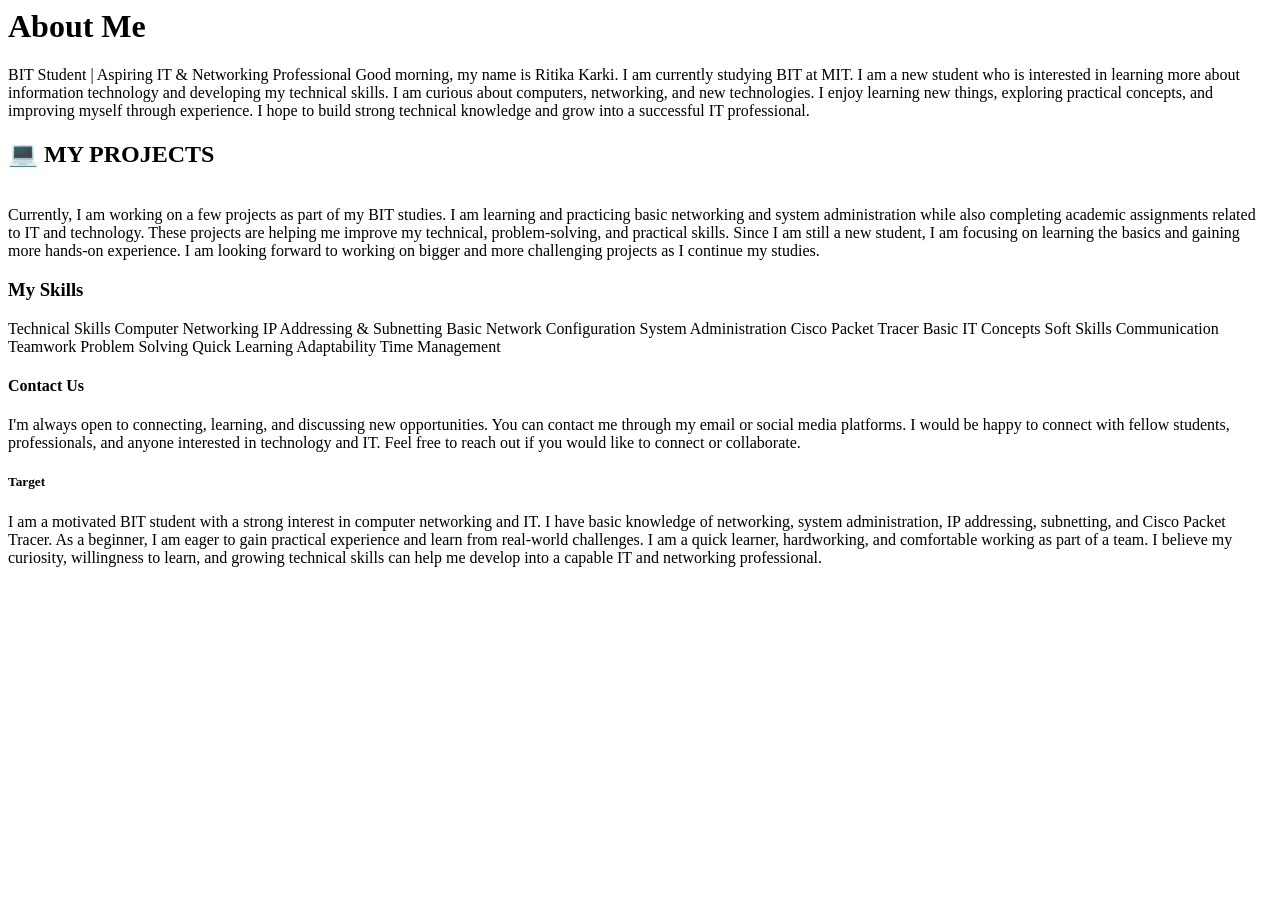
==== index.html @ 83212c0a "commit added" ====
<html>
<head> 
    <title> Hello World </title>
</head>
<body> 
    <h1>  About Me</h1>
    <p> 
        BIT Student | Aspiring IT & Networking Professional
        Good morning, my name is Ritika Karki. I am currently studying BIT at MIT. I am a new student who is interested in learning more about information technology and developing my technical skills. I am curious about computers, networking, and new technologies. I enjoy learning new things, exploring practical concepts, and improving myself through experience. I hope to build strong technical knowledge and grow into a successful IT professional.
      <h2> 💻 MY PROJECTS </h2>
   <br> Currently, I am working on a few projects as part of my BIT studies. I am learning and practicing basic networking and system administration while also completing academic assignments related to IT and technology. These projects are helping me improve my technical, problem-solving, and practical skills. Since I am still a new student, I am focusing on learning the basics and gaining more hands-on experience. I am looking forward to working on bigger and more challenging projects as I continue my studies. </br>
     <h3> My Skills</h3> 
     Technical Skills

Computer Networking
IP Addressing & Subnetting
Basic Network Configuration
System Administration
Cisco Packet Tracer
Basic IT Concepts

Soft Skills

Communication
Teamwork
Problem Solving
Quick Learning
Adaptability
Time Management
     <h4> Contact Us </h4>
     I'm always open to connecting, learning, and discussing new opportunities. You can contact me through my email or social media platforms. I would be happy to connect with fellow students, professionals, and anyone interested in technology and IT. Feel free to reach out if you would like to connect or collaborate.
      <h5> Target</h5>
     I am a motivated BIT student with a strong interest in computer networking and IT. I have basic knowledge of networking, system administration, IP addressing, subnetting, and Cisco Packet Tracer. As a beginner, I am eager to gain practical experience and learn from real-world challenges. I am a quick learner, hardworking, and comfortable working as part of a team. I believe my curiosity, willingness to learn, and growing technical skills can help me develop into a capable IT and networking professional.
</p>
</body>
</html>
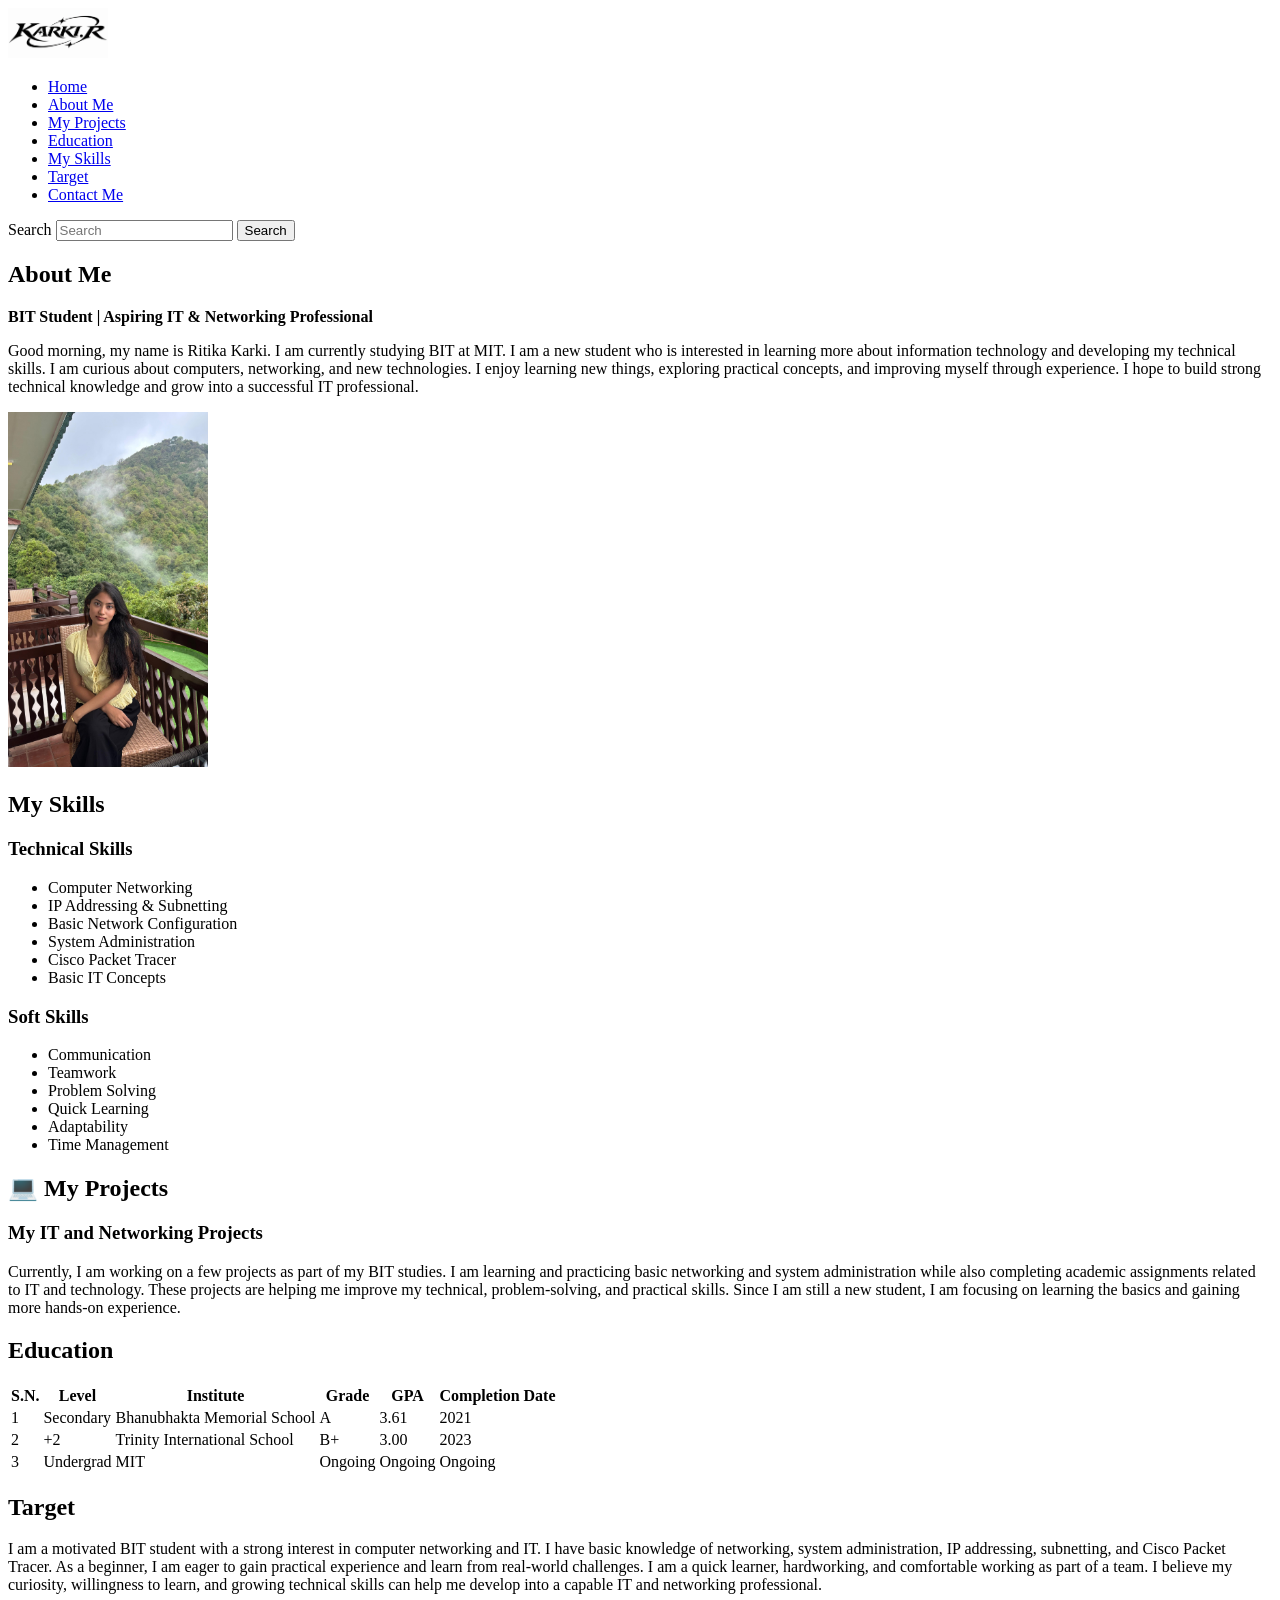
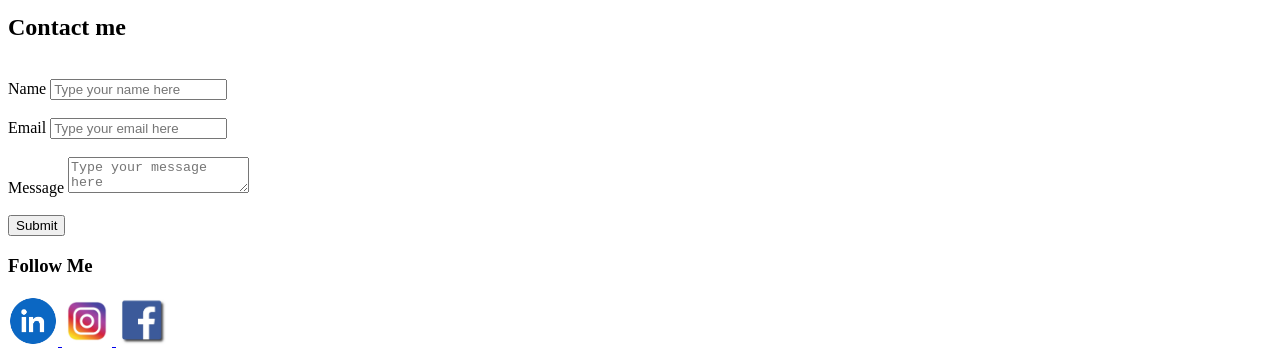
==== commit 1fbd5ff3: "Initial portfolio" ====
--- a/index.html
+++ b/index.html
@@ -1,36 +1,302 @@
-<html>
-<head> 
-    <title> Hello World </title>
+<!DOCTYPE html>
+
+<html lang="en">
+
+<head>
+<meta charset="UTF-8">
+<meta name="viewport" content="width=device-width, initial-scale=1.0">
+<title>My portfolio</title>
 </head>
 <body> 
-    <h1>  About Me</h1>
-    <p> 
-        BIT Student | Aspiring IT & Networking Professional
-        Good morning, my name is Ritika Karki. I am currently studying BIT at MIT. I am a new student who is interested in learning more about information technology and developing my technical skills. I am curious about computers, networking, and new technologies. I enjoy learning new things, exploring practical concepts, and improving myself through experience. I hope to build strong technical knowledge and grow into a successful IT professional.
-      <h2> 💻 MY PROJECTS </h2>
-   <br> Currently, I am working on a few projects as part of my BIT studies. I am learning and practicing basic networking and system administration while also completing academic assignments related to IT and technology. These projects are helping me improve my technical, problem-solving, and practical skills. Since I am still a new student, I am focusing on learning the basics and gaining more hands-on experience. I am looking forward to working on bigger and more challenging projects as I continue my studies. </br>
-     <h3> My Skills</h3> 
-     Technical Skills
-
-Computer Networking
-IP Addressing & Subnetting
-Basic Network Configuration
-System Administration
-Cisco Packet Tracer
-Basic IT Concepts
-
-Soft Skills
-
-Communication
-Teamwork
-Problem Solving
-Quick Learning
-Adaptability
-Time Management
-     <h4> Contact Us </h4>
-     I'm always open to connecting, learning, and discussing new opportunities. You can contact me through my email or social media platforms. I would be happy to connect with fellow students, professionals, and anyone interested in technology and IT. Feel free to reach out if you would like to connect or collaborate.
-      <h5> Target</h5>
-     I am a motivated BIT student with a strong interest in computer networking and IT. I have basic knowledge of networking, system administration, IP addressing, subnetting, and Cisco Packet Tracer. As a beginner, I am eager to gain practical experience and learn from real-world challenges. I am a quick learner, hardworking, and comfortable working as part of a team. I believe my curiosity, willingness to learn, and growing technical skills can help me develop into a capable IT and networking professional.
+<header> 
+<div class="header-container"> 
+ <div class="logo"></div>
+ <img src="images/logo.png" alt="Ritika Karki Logo" width="100">
+ <div class="nav-bar">
+<nav>
+ <ul>
+
+                        <li><a href="#">Home</a></li>
+
+                        <li><a href="#about">About Me</a></li>
+
+                        <li><a href="#projects">My Projects</a></li>
+
+                        <li><a href="#education">Education</a></li> 
+
+                        <li><a href="#skills">My Skills</a></li>
+
+                        <li><a href="#target">Target</a></li>
+
+                        <li><a href="#contact">Contact Me</a></li>
+</ul>
+</nav>
+ </div>
+ <div class="search bar">
+<form>
+<label> Search </label>
+<input type="text" placeholder="Search">
+<button type="submit">Search</button>
+</form>
+  <div>
+ </div>
+</div>
+</div>
+</header>
+
+
+    <main> 
+<section id="about">
+ <h1>About Me</h1>
+ <p> <strong>BIT Student | Aspiring IT & Networking Professional</strong></p>
+ <p>
+
+Good morning, my name is Ritika Karki. I am currently studying
+BIT at MIT. I am a new student who is interested in learning
+more about information technology and developing my technical
+skills. I am curious about computers, networking, and new
+technologies. I enjoy learning new things, exploring practical
+concepts, and improving myself through experience. I hope to
+build strong technical knowledge and grow into a successful
+IT professional.
 </p>
+<img src="images/me.jpg" alt="profile" width="200">
+ </section>
+<section id="skills">
+
+            <h2>My Skills</h2>
+
+            <h3>Technical Skills</h3>
+ <ul>
+<li>Computer Networking</li>
+<li>IP Addressing & Subnetting</li>
+<li>Basic Network Configuration</li>
+<li>System Administration</li>
+<li>Cisco Packet Tracer</li>
+<li>Basic IT Concepts</li>
+</ul>
+ <h3>Soft Skills</h3>
+<ul>
+<li>Communication</li>
+<li>Teamwork</li>
+ <li>Problem Solving</li>
+ <li>Quick Learning</li>
+ <li>Adaptability</li>
+ <li>Time Management</li>
+</ul>
+ </section>
+
+
+        <section id="projects">
+
+            <h2>💻 My Projects</h2>
+
+            <article>
+
+                <h3>My IT and Networking Projects</h3>
+
+                <p>
+
+                    Currently, I am working on a few projects as part of my BIT
+
+                    studies. I am learning and practicing basic networking and
+
+                    system administration while also completing academic
+
+                    assignments related to IT and technology. These projects are
+
+                    helping me improve my technical, problem-solving, and practical
+
+                    skills. Since I am still a new student, I am focusing on
+
+                    learning the basics and gaining more hands-on experience.
+
+                </p>
+
+            </article>
+
+        </section>
+
+
+        <section id="education"> 
+
+            <h2>Education</h2>
+
+            <table> 
+
+                <thead> 
+
+                    <tr>
+
+                        <th>S.N.</th>
+
+                        <th>Level</th>
+
+                        <th>Institute</th>
+
+                        <th>Grade</th>
+
+                        <th>GPA</th>
+
+                        <th>Completion Date</th>
+
+                    </tr> 
+
+                </thead>
+
+                <tbody>
+
+                    <tr>
+
+                        <td>1</td>     
+
+                        <td>Secondary</td>  
+
+                        <td>Bhanubhakta Memorial School</td>  
+
+                        <td>A</td>
+
+                        <td>3.61</td>  
+
+                        <td>2021</td>  
+
+                    </tr>
+
+                    <tr>
+
+                        <td>2</td>     
+
+                        <td>+2</td>  
+
+                        <td>Trinity International School</td>  
+
+                        <td>B+</td>  
+
+                        <td>3.00</td>  
+
+                        <td>2023</td>  
+
+                    </tr>
+
+                    <tr>
+
+                        <td>3</td>     
+
+                        <td>Undergrad</td>  
+
+                        <td>MIT</td>  
+
+                        <td>Ongoing</td>  
+
+                        <td>Ongoing</td>  
+
+                        <td>Ongoing</td>  
+
+                    </tr>
+
+                </tbody>
+
+            </table>
+
+        </section>
+
+
+        <section id="target">
+
+            <h2>Target</h2>
+
+            <p>
+
+                I am a motivated BIT student with a strong interest in computer
+
+                networking and IT. I have basic knowledge of networking, system
+
+                administration, IP addressing, subnetting, and Cisco Packet
+
+                Tracer. As a beginner, I am eager to gain practical experience
+
+                and learn from real-world challenges. I am a quick learner,
+
+                hardworking, and comfortable working as part of a team. I
+
+                believe my curiosity, willingness to learn, and growing
+
+                technical skills can help me develop into a capable IT and
+
+                networking professional.
+
+            </p>
+
+        </section>
+
+    </main>
+
+
+    <footer> 
+
+        <section id="contact">
+
+            <h2>Contact me</h2>
+ <form>
+ <br>
+<label for="name">Name</label>
+<input type="text" id="name" placeholder="Type your name here">
+<br>
+<br>
+<label for="email">Email</label>
+<input type="email" id="email" placeholder="Type your email here">
+<br>
+<br>
+<label for="message">Message</label>
+<textarea id="message" placeholder="Type your message here"></textarea>
+<br>
+<br>
+<button type="submit">Submit</button>
+</form>
+ </section>
+
+
+        <h3>Follow Me</h3>
+
+
+        <a href="https://www.linkedin.com/in/ritikakarki/" target="_blank">
+
+            <img src="images/linkedin.avif"
+
+                 alt="LinkedIn"
+
+                 width="50">
+
+        </a>
+
+
+        <a href="https://www.instagram.com/YOUR_INSTAGRAM_USERNAME/"
+
+           target="_blank">
+
+            <img src="images/instagram.jpg"
+
+                 alt="Instagram"
+
+                 width="50">
+
+        </a>
+
+
+        <a href="https://www.facebook.com/ritika1212"
+
+           target="_blank">
+
+            <img src="images/facebook.jpg"
+
+                 alt="Facebook"
+
+                 width="50">
+
+        </a>
+
+    </footer>
+
 </body>
+
 </html>
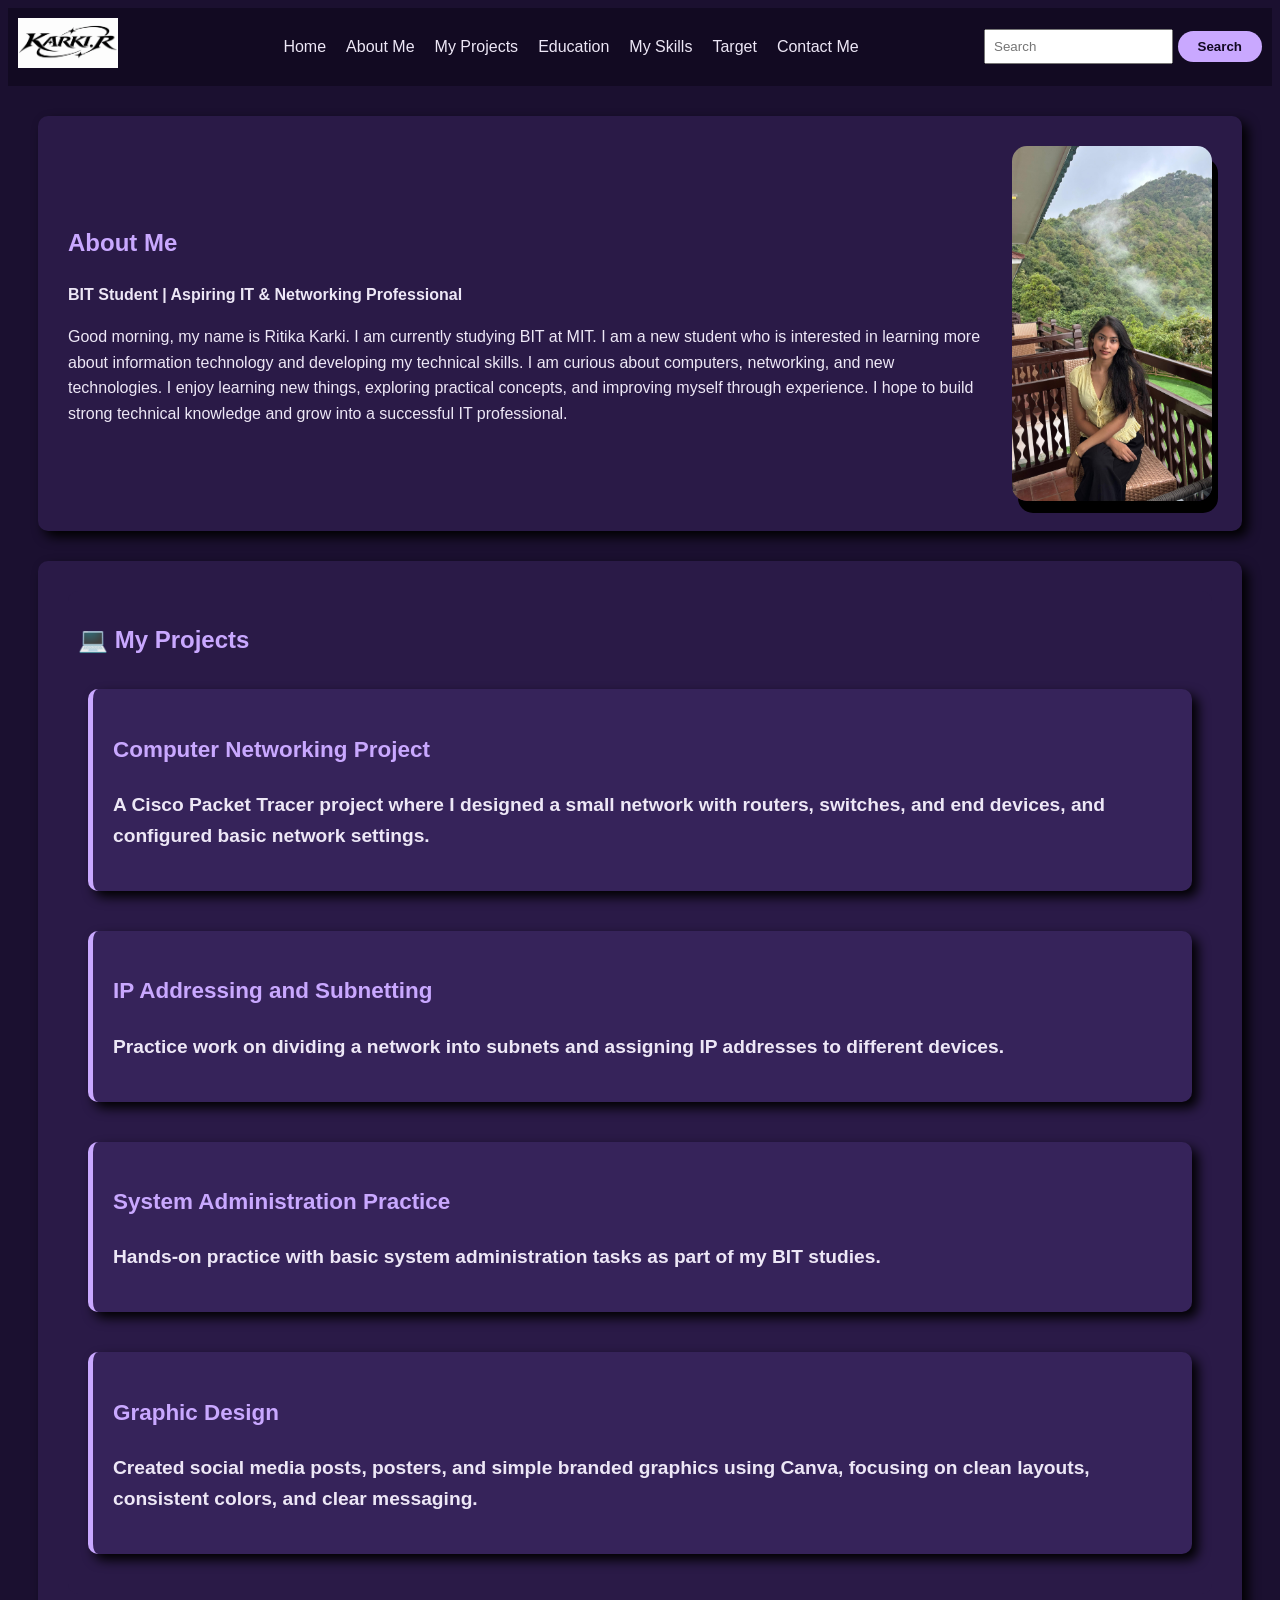
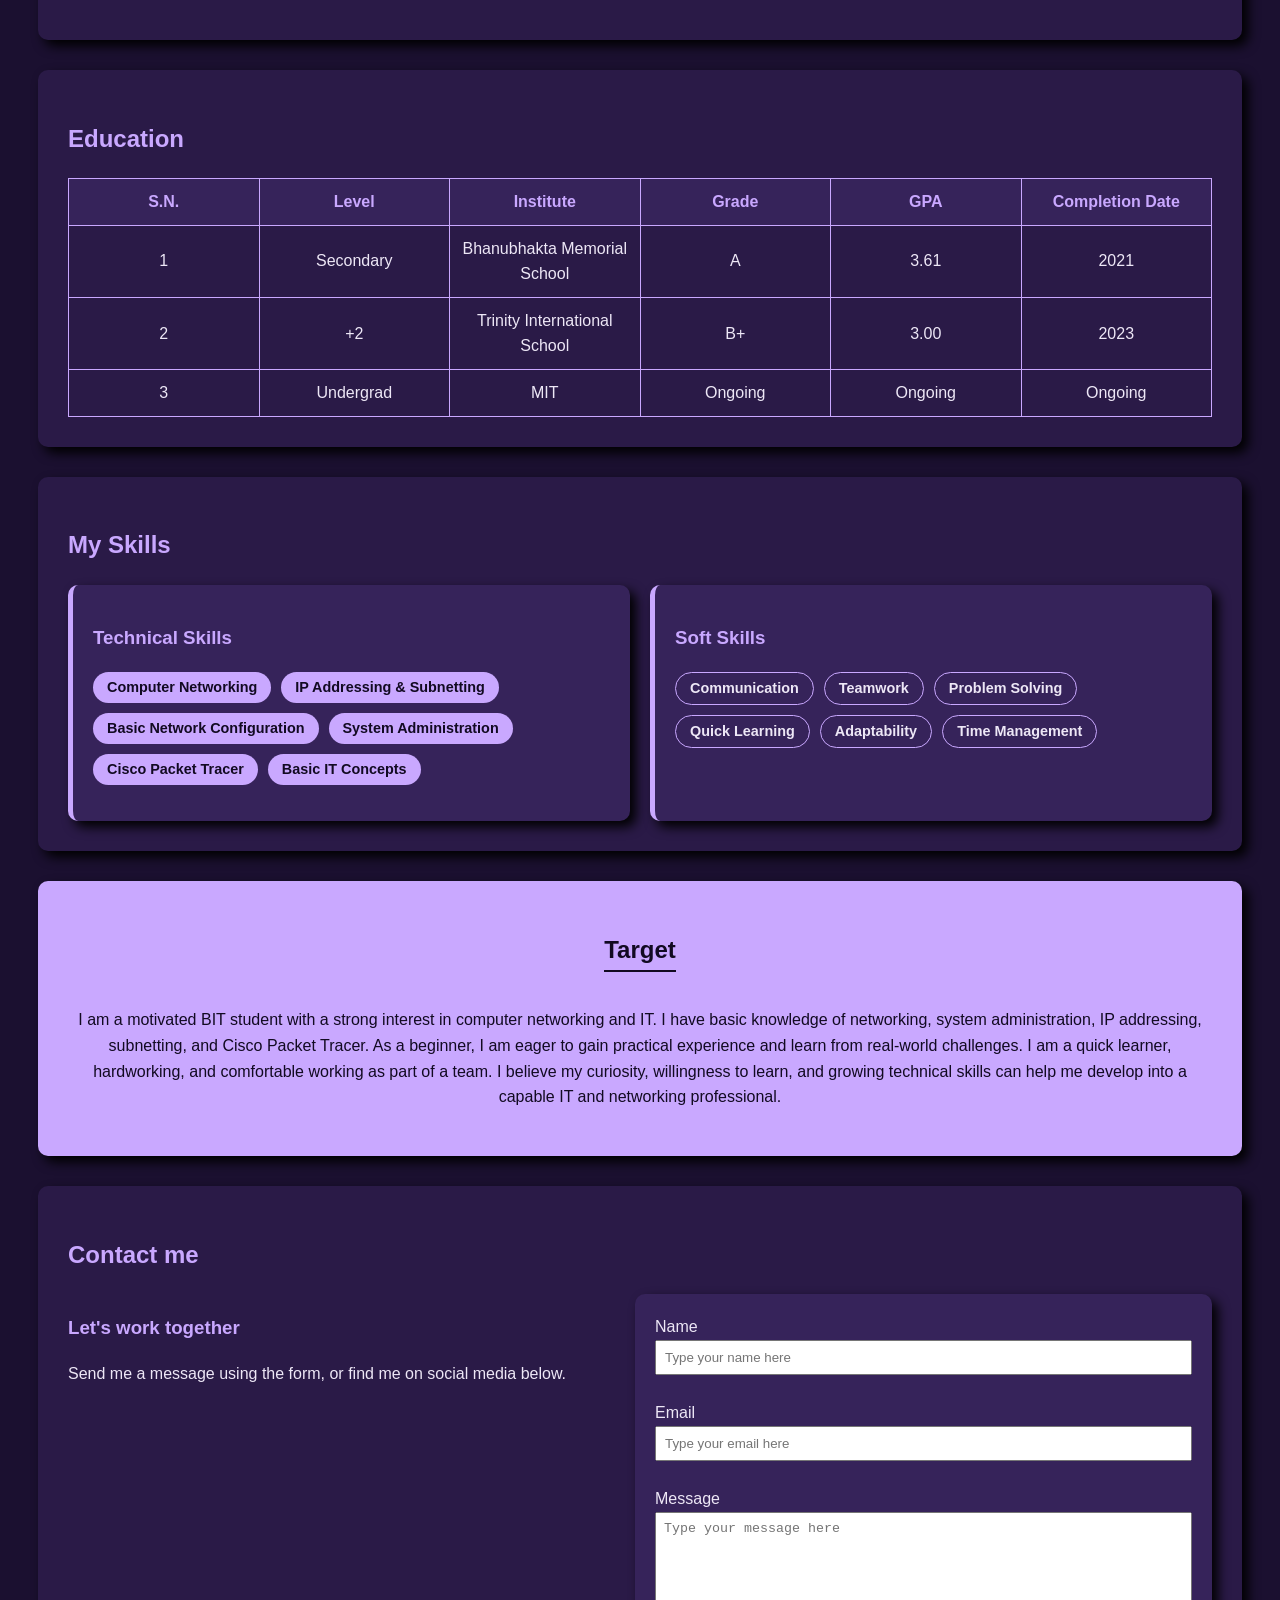
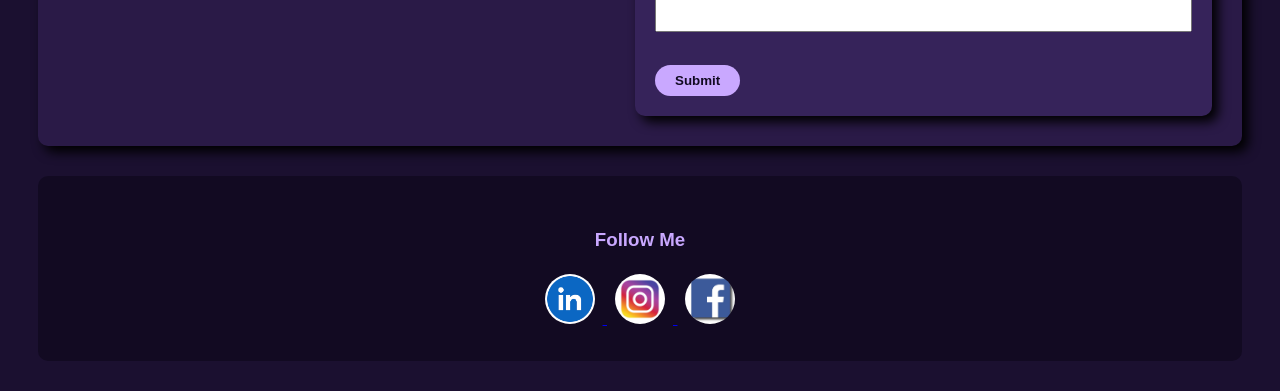
==== commit e1291257: "Rename indexx.html to index.html" ====
--- a/index.html
+++ b/index.html
@@ -1,302 +1,244 @@
-<!DOCTYPE html>
-
-<html lang="en">
-
-<head>
-<meta charset="UTF-8">
-<meta name="viewport" content="width=device-width, initial-scale=1.0">
-<title>My portfolio</title>
-</head>
-<body> 
-<header> 
-<div class="header-container"> 
- <div class="logo"></div>
- <img src="images/logo.png" alt="Ritika Karki Logo" width="100">
- <div class="nav-bar">
-<nav>
- <ul>
-
-                        <li><a href="#">Home</a></li>
-
-                        <li><a href="#about">About Me</a></li>
-
-                        <li><a href="#projects">My Projects</a></li>
-
-                        <li><a href="#education">Education</a></li> 
-
-                        <li><a href="#skills">My Skills</a></li>
-
-                        <li><a href="#target">Target</a></li>
-
-                        <li><a href="#contact">Contact Me</a></li>
-</ul>
-</nav>
- </div>
- <div class="search bar">
-<form>
-<label> Search </label>
-<input type="text" placeholder="Search">
-<button type="submit">Search</button>
-</form>
-  <div>
- </div>
-</div>
-</div>
-</header>
-
-
-    <main> 
-<section id="about">
- <h1>About Me</h1>
- <p> <strong>BIT Student | Aspiring IT & Networking Professional</strong></p>
- <p>
-
-Good morning, my name is Ritika Karki. I am currently studying
-BIT at MIT. I am a new student who is interested in learning
-more about information technology and developing my technical
-skills. I am curious about computers, networking, and new
-technologies. I enjoy learning new things, exploring practical
-concepts, and improving myself through experience. I hope to
-build strong technical knowledge and grow into a successful
-IT professional.
-</p>
-<img src="images/me.jpg" alt="profile" width="200">
- </section>
-<section id="skills">
-
-            <h2>My Skills</h2>
-
-            <h3>Technical Skills</h3>
- <ul>
-<li>Computer Networking</li>
-<li>IP Addressing & Subnetting</li>
-<li>Basic Network Configuration</li>
-<li>System Administration</li>
-<li>Cisco Packet Tracer</li>
-<li>Basic IT Concepts</li>
-</ul>
- <h3>Soft Skills</h3>
-<ul>
-<li>Communication</li>
-<li>Teamwork</li>
- <li>Problem Solving</li>
- <li>Quick Learning</li>
- <li>Adaptability</li>
- <li>Time Management</li>
-</ul>
- </section>
-
-
-        <section id="projects">
-
-            <h2>💻 My Projects</h2>
-
-            <article>
-
-                <h3>My IT and Networking Projects</h3>
-
-                <p>
-
-                    Currently, I am working on a few projects as part of my BIT
-
-                    studies. I am learning and practicing basic networking and
-
-                    system administration while also completing academic
-
-                    assignments related to IT and technology. These projects are
-
-                    helping me improve my technical, problem-solving, and practical
-
-                    skills. Since I am still a new student, I am focusing on
-
-                    learning the basics and gaining more hands-on experience.
-
-                </p>
-
-            </article>
-
-        </section>
-
-
-        <section id="education"> 
-
-            <h2>Education</h2>
-
-            <table> 
-
-                <thead> 
-
-                    <tr>
-
-                        <th>S.N.</th>
-
-                        <th>Level</th>
-
-                        <th>Institute</th>
-
-                        <th>Grade</th>
-
-                        <th>GPA</th>
-
-                        <th>Completion Date</th>
-
-                    </tr> 
-
-                </thead>
-
-                <tbody>
-
-                    <tr>
-
-                        <td>1</td>     
-
-                        <td>Secondary</td>  
-
-                        <td>Bhanubhakta Memorial School</td>  
-
-                        <td>A</td>
-
-                        <td>3.61</td>  
-
-                        <td>2021</td>  
-
-                    </tr>
-
-                    <tr>
-
-                        <td>2</td>     
-
-                        <td>+2</td>  
-
-                        <td>Trinity International School</td>  
-
-                        <td>B+</td>  
-
-                        <td>3.00</td>  
-
-                        <td>2023</td>  
-
-                    </tr>
-
-                    <tr>
-
-                        <td>3</td>     
-
-                        <td>Undergrad</td>  
-
-                        <td>MIT</td>  
-
-                        <td>Ongoing</td>  
-
-                        <td>Ongoing</td>  
-
-                        <td>Ongoing</td>  
-
-                    </tr>
-
-                </tbody>
-
-            </table>
-
-        </section>
-
-
-        <section id="target">
-
-            <h2>Target</h2>
-
-            <p>
-
-                I am a motivated BIT student with a strong interest in computer
-
-                networking and IT. I have basic knowledge of networking, system
-
-                administration, IP addressing, subnetting, and Cisco Packet
-
-                Tracer. As a beginner, I am eager to gain practical experience
-
-                and learn from real-world challenges. I am a quick learner,
-
-                hardworking, and comfortable working as part of a team. I
-
-                believe my curiosity, willingness to learn, and growing
-
-                technical skills can help me develop into a capable IT and
-
-                networking professional.
-
-            </p>
-
-        </section>
-
-    </main>
-
-
-    <footer> 
-
-        <section id="contact">
-
-            <h2>Contact me</h2>
- <form>
- <br>
-<label for="name">Name</label>
-<input type="text" id="name" placeholder="Type your name here">
-<br>
-<br>
-<label for="email">Email</label>
-<input type="email" id="email" placeholder="Type your email here">
-<br>
-<br>
-<label for="message">Message</label>
-<textarea id="message" placeholder="Type your message here"></textarea>
-<br>
-<br>
-<button type="submit">Submit</button>
-</form>
- </section>
-
-
-        <h3>Follow Me</h3>
-
-
-        <a href="https://www.linkedin.com/in/ritikakarki/" target="_blank">
-
-            <img src="images/linkedin.avif"
-
-                 alt="LinkedIn"
-
-                 width="50">
-
-        </a>
-
-
-        <a href="https://www.instagram.com/YOUR_INSTAGRAM_USERNAME/"
-
-           target="_blank">
-
-            <img src="images/instagram.jpg"
-
-                 alt="Instagram"
-
-                 width="50">
-
-        </a>
-
-
-        <a href="https://www.facebook.com/ritika1212"
-
-           target="_blank">
-
-            <img src="images/facebook.jpg"
-
-                 alt="Facebook"
-
-                 width="50">
-
-        </a>
-
-    </footer>
-
-</body>
-
-</html>+<!DOCTYPE html>
+<html lang="en">
+
+<head>
+    <meta charset="UTF-8">
+    <meta name="viewport" content="width=device-width, initial-scale=1.0">
+    <link rel="stylesheet" href="css/style.css">
+    <title>My portfolio</title>
+</head>
+
+<body>
+
+    <header>
+        <div class="header-container">
+            <div class="logo">
+                <img src="images/logo.png" alt="Ritika Karki Logo" width="100">
+            </div>
+            <div class="nav-bar">
+                <nav>
+                    <ul>
+                        <li><a href="#">Home</a></li>
+                        <li><a href="#about">About Me</a></li>
+                        <li><a href="#projects">My Projects</a></li>
+                        <li><a href="#education">Education</a></li>
+                        <li><a href="#skills">My Skills</a></li>
+                        <li><a href="#target">Target</a></li>
+                        <li><a href="#contact">Contact Me</a></li>
+                    </ul>
+                </nav>
+            </div>
+            <div class="search-bar">
+                <form>
+                    <input type="text" placeholder="Search">
+                    <button type="submit">Search</button>
+                </form>
+            </div>
+        </div>
+    </header>
+
+    <main>
+
+        <section id="about">
+            <div class="about-container">
+                <div class="about-text">
+                    <h1>About Me</h1>
+                    <p>
+                        <strong>BIT Student | Aspiring IT & Networking Professional</strong>
+                    </p>
+                    <p>
+                        Good morning, my name is Ritika Karki. I am currently studying
+                        BIT at MIT. I am a new student who is interested in learning
+                        more about information technology and developing my technical
+                        skills. I am curious about computers, networking, and new
+                        technologies. I enjoy learning new things, exploring practical
+                        concepts, and improving myself through experience. I hope to
+                        build strong technical knowledge and grow into a successful
+                        IT professional.
+                    </p>
+                </div>
+                <img src="images/me.jpg" alt="profile" width="200">
+            </div>
+        </section>
+
+        <section id="projects">
+            <div class="projects-container">
+                <h2>💻 My Projects</h2>
+
+                <article>
+                    <div class="project-section">
+                        <h3>Computer Networking Project</h3>
+                        <p>
+                            A Cisco Packet Tracer project where I designed a small network
+                            with routers, switches, and end devices, and configured basic
+                            network settings.
+                        </p>
+                    </div>
+                </article>
+
+                <article>
+                    <div class="project-section">
+                        <h3>IP Addressing and Subnetting</h3>
+                        <p>
+                            Practice work on dividing a network into subnets and assigning
+                            IP addresses to different devices.
+                        </p>
+                    </div>
+                </article>
+
+                <article>
+                    <div class="project-section">
+                        <h3>System Administration Practice</h3>
+                        <p>
+                            Hands-on practice with basic system administration tasks as
+                            part of my BIT studies.
+                        </p>
+                    </div>
+                </article>
+
+                <article>
+                    <div class="project-section">
+                        <h3>Graphic Design</h3>
+                        <p>
+                            Created social media posts, posters, and simple branded graphics
+                            using Canva, focusing on clean layouts, consistent colors, and
+                            clear messaging.
+                        </p>
+                    </div>
+                </article>
+            </div>
+        </section>
+
+        <section id="education">
+            <h2>Education</h2>
+            <table>
+                <thead>
+                    <tr>
+                        <th>S.N.</th>
+                        <th>Level</th>
+                        <th>Institute</th>
+                        <th>Grade</th>
+                        <th>GPA</th>
+                        <th>Completion Date</th>
+                    </tr>
+                </thead>
+                <tbody>
+                    <tr>
+                        <td>1</td>
+                        <td>Secondary</td>
+                        <td>Bhanubhakta Memorial School</td>
+                        <td>A</td>
+                        <td>3.61</td>
+                        <td>2021</td>
+                    </tr>
+                    <tr>
+                        <td>2</td>
+                        <td>+2</td>
+                        <td>Trinity International School</td>
+                        <td>B+</td>
+                        <td>3.00</td>
+                        <td>2023</td>
+                    </tr>
+                    <tr>
+                        <td>3</td>
+                        <td>Undergrad</td>
+                        <td>MIT</td>
+                        <td>Ongoing</td>
+                        <td>Ongoing</td>
+                        <td>Ongoing</td>
+                    </tr>
+                </tbody>
+            </table>
+        </section>
+
+        <section id="skills">
+            <h2>My Skills</h2>
+            <div class="skills-container">
+                <div class="skills-box">
+                    <h3>Technical Skills</h3>
+                    <ul class="chips">
+                        <li>Computer Networking</li>
+                        <li>IP Addressing & Subnetting</li>
+                        <li>Basic Network Configuration</li>
+                        <li>System Administration</li>
+                        <li>Cisco Packet Tracer</li>
+                        <li>Basic IT Concepts</li>
+                    </ul>
+                </div>
+                <div class="skills-box">
+                    <h3>Soft Skills</h3>
+                    <ul class="chips soft">
+                        <li>Communication</li>
+                        <li>Teamwork</li>
+                        <li>Problem Solving</li>
+                        <li>Quick Learning</li>
+                        <li>Adaptability</li>
+                        <li>Time Management</li>
+                    </ul>
+                </div>
+            </div>
+        </section>
+
+        <section id="target">
+            <h2>Target</h2>
+            <p>
+                I am a motivated BIT student with a strong interest in computer
+                networking and IT. I have basic knowledge of networking, system
+                administration, IP addressing, subnetting, and Cisco Packet
+                Tracer. As a beginner, I am eager to gain practical experience
+                and learn from real-world challenges. I am a quick learner,
+                hardworking, and comfortable working as part of a team. I
+                believe my curiosity, willingness to learn, and growing
+                technical skills can help me develop into a capable IT and
+                networking professional.
+            </p>
+        </section>
+
+        <section id="contact">
+            <h2>Contact me</h2>
+            <div class="contact-container">
+                <div class="contact-info">
+                    <h3>Let's work together</h3>
+                    <p>Send me a message using the form, or find me on social media below.</p>
+                </div>
+                <div class="contact-form">
+                    <form>
+                        <label>Name</label><br>
+                        <input type="text" placeholder="Type your name here">
+                        <br>
+                        <br>
+                        <label>Email</label><br>
+                        <input type="email" placeholder="Type your email here">
+                        <br>
+                        <br>
+                        <label>Message</label><br>
+                        <textarea placeholder="Type your message here"></textarea>
+                        <br>
+                        <br>
+                        <button type="submit">Submit</button>
+                    </form>
+                </div>
+            </div>
+        </section>
+
+    </main>
+
+    <footer>
+        <h3>Follow Me</h3>
+
+        <a href="https://www.linkedin.com/in/ritikakarki/" target="_blank">
+            <img src="images/linkedin.avif" alt="LinkedIn" width="50">
+        </a>
+
+        <a href="https://www.instagram.com/YOUR_INSTAGRAM_USERNAME/" target="_blank">
+            <img src="images/instagram.jpg" alt="Instagram" width="50">
+        </a>
+
+        <a href="https://www.facebook.com/ritika1212" target="_blank">
+            <img src="images/facebook.jpg" alt="Facebook" width="50">
+        </a>
+    </footer>
+
+</body>
+
+</html>
--- a/css/style.css
+++ b/css/style.css
@@ -0,0 +1,317 @@
+body {
+    background-color: rgb(27, 16, 48);
+    color: rgb(237, 231, 246);
+    font-family: 'Segoe UI', Roboto, sans-serif;
+    line-height: 1.6;
+}
+
+header {
+    background-color: rgb(18, 10, 34);
+    color: rgb(237, 231, 246);
+}
+
+.header-container {
+    display: flex;
+    justify-content: space-between;
+    align-items: center;
+    padding: 10px;
+}
+
+nav ul {
+    display: flex;
+    gap: 20px;
+    list-style: none;
+}
+
+nav a {
+    text-decoration: none;
+    color: rgb(237, 231, 246);
+}
+
+nav a:hover {
+    color: rgb(201, 168, 255);
+}
+
+.search-bar {
+    display: flex;
+    align-items: center;
+}
+
+.about-container {
+    display: flex;
+    gap: 20px;
+    justify-content: space-between;
+    align-items: center;
+}
+
+.about-text {
+    flex: 1;
+}
+
+.about-container img {
+    border-radius: 15px;
+    box-shadow: 6px 12px black;
+    transition: transform 0.3s;
+}
+
+.about-container img:hover {
+    transform: translateY(-5px);
+}
+
+#about {
+    background-color: rgb(42, 26, 71);
+    color: rgb(237, 231, 246);
+    padding: 30px;
+    margin: 30px;
+    border-radius: 10px;
+    box-shadow: 6px 6px 12px black;
+}
+
+#projects {
+    background-color: rgb(42, 26, 71);
+    color: rgb(237, 231, 246);
+    padding: 30px;
+    margin: 30px;
+    border-radius: 10px;
+    box-shadow: 6px 6px 12px black;
+}
+
+#education {
+    background-color: rgb(42, 26, 71);
+    color: rgb(237, 231, 246);
+    padding: 30px;
+    margin: 30px;
+    border-radius: 10px;
+    box-shadow: 6px 6px 12px black;
+}
+
+#skills {
+    background-color: rgb(42, 26, 71);
+    color: rgb(237, 231, 246);
+    padding: 30px;
+    margin: 30px;
+    border-radius: 10px;
+    box-shadow: 6px 6px 12px black;
+}
+
+.skills-container {
+    display: flex;
+    gap: 20px;
+}
+
+.skills-box {
+    flex: 1;
+    background-color: rgb(54, 35, 90);
+    padding: 20px;
+    border-radius: 10px;
+    border-left: 5px solid rgb(201, 168, 255);
+    box-shadow: 6px 6px 12px black;
+}
+
+#target {
+    background-color: rgb(201, 168, 255);
+    color: rgb(18, 10, 34);
+    padding: 30px;
+    margin: 30px;
+    border-radius: 10px;
+    box-shadow: 6px 6px 12px black;
+    text-align: center;
+}
+
+#contact {
+    background-color: rgb(42, 26, 71);
+    color: rgb(237, 231, 246);
+    padding: 30px;
+    margin: 30px;
+    border-radius: 10px;
+    box-shadow: 6px 6px 12px black;
+}
+
+h1,
+h2,
+h3 {
+    color: rgb(201, 168, 255);
+}
+
+footer {
+    background-color: rgb(18, 10, 34);
+    color: rgb(237, 231, 246);
+    padding: 30px;
+    margin: 30px;
+    border-radius: 10px;
+    text-align: center;
+}
+
+table {
+    width: 100%;
+    border-collapse: collapse;
+    table-layout: fixed;
+}
+
+table,
+th,
+td {
+    border: 1px solid rgb(201, 168, 255);
+}
+
+th {
+    background-color: rgb(54, 35, 90);
+    color: rgb(201, 168, 255);
+    padding: 10px;
+}
+
+td {
+    padding: 10px;
+    text-align: center;
+}
+
+input {
+    padding: 8px;
+}
+
+textarea {
+    padding: 8px;
+    width: 300px;
+    height: 120px;
+    resize: none;
+}
+
+button {
+    padding: 8px 20px;
+    background-color: rgb(201, 168, 255);
+    color: rgb(18, 10, 34);
+    border: none;
+    border-radius: 20px;
+    font-weight: bold;
+    cursor: pointer;
+}
+
+.projects-container {
+    background-color: rgb(42, 26, 71);
+    padding: 10px;
+    margin-bottom: 1rem;
+    border-radius: 10px;
+}
+
+.project-section {
+    background-color: rgb(54, 35, 90);
+    color: rgb(237, 231, 246);
+    padding: 20px;
+    margin-bottom: 20px;
+    border-radius: 10px;
+    border-left: 5px solid rgb(201, 168, 255);
+    box-shadow: 6px 6px 12px black;
+}
+
+article {
+    color: rgb(237, 231, 246);
+    font-size: 1.2rem;
+    font-weight: bold;
+    text-decoration: none;
+    padding: 10px;
+    transition: transform 0.3s;
+}
+
+article a:hover {
+    color: rgb(201, 168, 255);
+    text-decoration: underline;
+}
+
+.projects-container article:hover {
+    transform: translateY(-5px);
+}
+
+#target h2 {
+    color: rgb(18, 10, 34);
+    border-bottom: 2px solid rgb(18, 10, 34);
+    display: inline-block;
+}
+.chips {
+    list-style: none;
+    padding: 0;
+    display: flex;
+    flex-wrap: wrap;
+    gap: 10px;
+}
+
+.chips li {
+    background-color: rgb(201, 168, 255);
+    color: rgb(18, 10, 34);
+    padding: 4px 14px;
+    border-radius: 20px;
+    font-size: 0.9rem;
+    font-weight: bold;
+}
+
+.chips.soft li {
+    background-color: transparent;
+    color: rgb(237, 231, 246);
+    border: 1px solid rgb(201, 168, 255);
+}
+
+.contact-container {
+    display: flex;
+    gap: 30px;
+    align-items: flex-start;
+}
+
+.contact-info {
+    flex: 1;
+}
+
+.contact-form {
+    flex: 1;
+    background-color: rgb(54, 35, 90);
+    padding: 20px;
+    border-radius: 10px;
+    box-shadow: 6px 6px 12px black;
+}
+
+.contact-form input,
+.contact-form textarea {
+    width: 100%;
+    box-sizing: border-box;
+}
+
+footer a img {
+    margin: 0 8px;
+    border-radius: 50%;
+    transition: transform 0.3s;
+}
+
+footer a img:hover {
+    transform: translateY(-4px);
+}
+
+
+/* Mobile View */
+@media (max-width: 767px) {
+    .header-container {
+        flex-direction: column;
+    }
+
+    nav ul {
+        flex-direction: column;
+    }
+
+    .about-container {
+        flex-direction: column;
+    }
+
+    .skills-container,
+    .contact-container {
+        flex-direction: column;
+    }
+}
+
+
+/* Tablet View */
+@media (min-width: 768px) and (max-width: 1024px) {
+    .header-container {
+        flex-direction: column;
+    }
+
+    .about-container {
+        flex-direction: column;
+    }
+}
